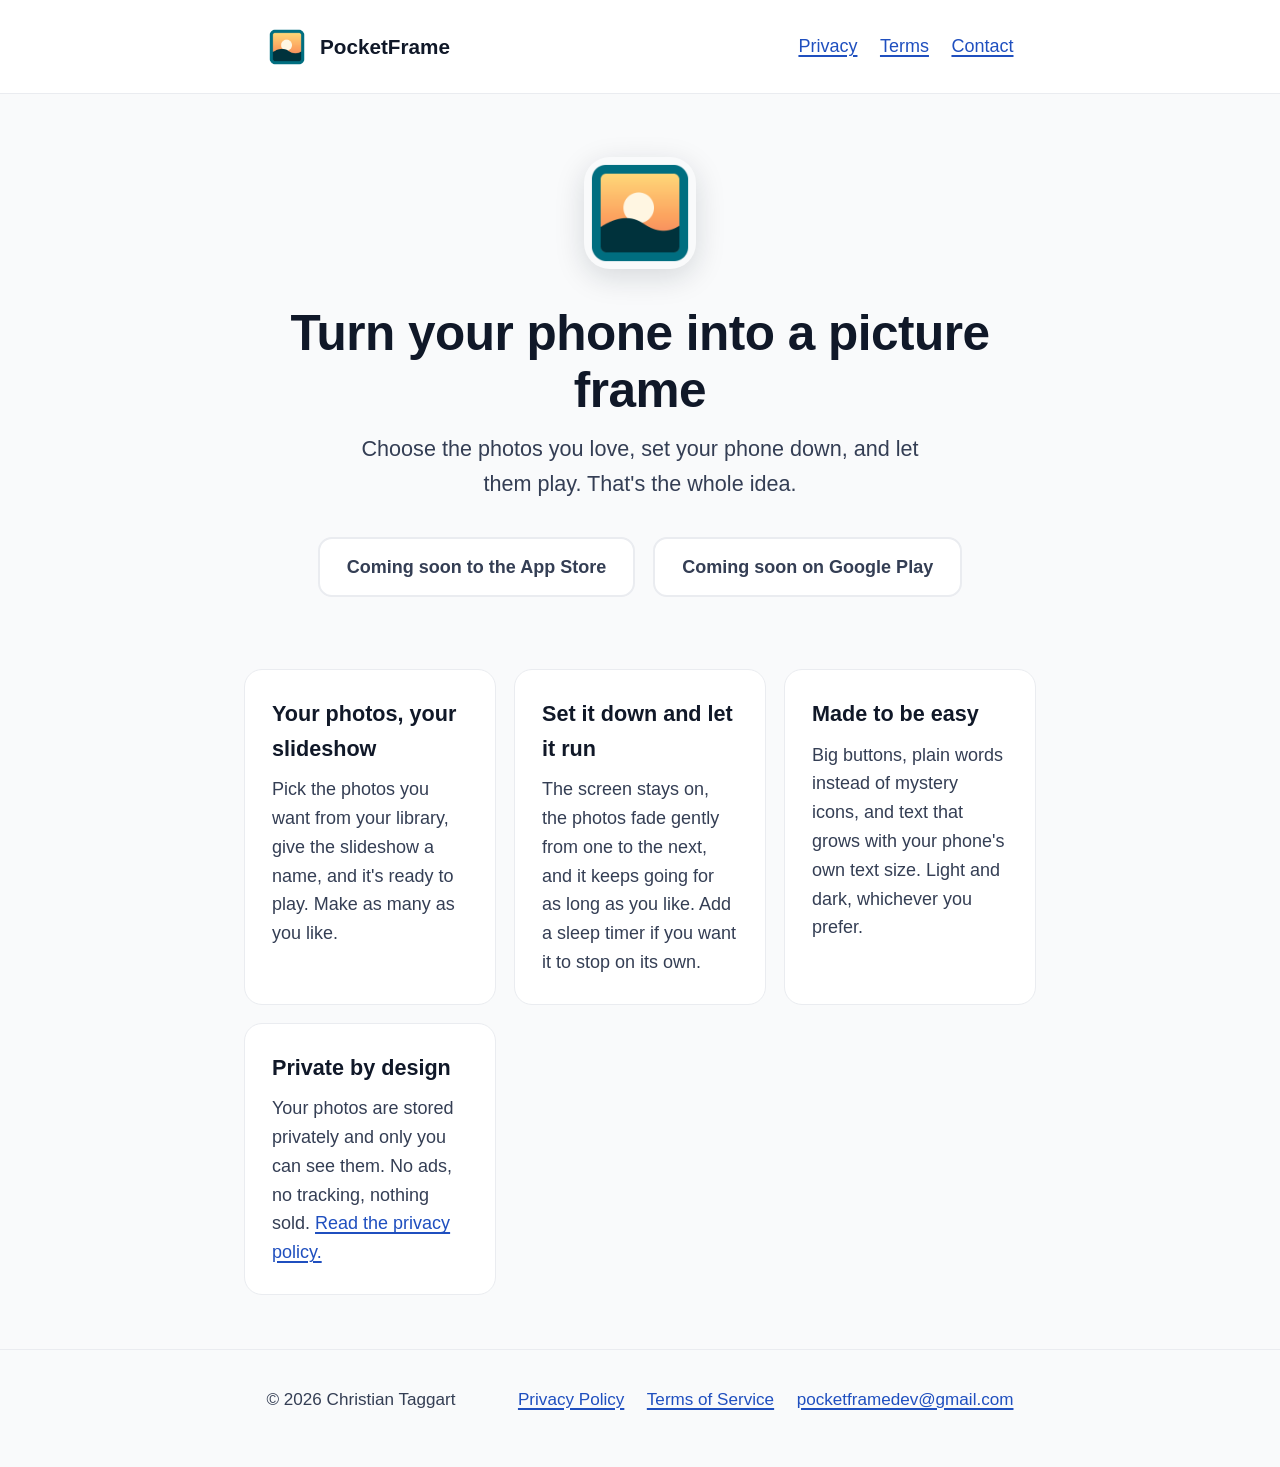
==== index.html @ 5eae4956 "Home page, privacy policy and terms of service Co-Authored-By: Claude Fable 5.1 <noreply@anthropic.c" ====
<!doctype html>
<html lang="en">
<head>
  <meta charset="utf-8">
  <meta name="viewport" content="width=device-width, initial-scale=1">
  <title>PocketFrame — turn your phone into a picture frame</title>
  <meta name="description" content="PocketFrame turns your phone into a digital picture frame. Choose your photos, set the phone down, and let them play.">
  <link rel="icon" href="assets/logo-light.png">
  <link rel="stylesheet" href="style.css">
</head>
<body>

<header class="site-header">
  <div class="wrap">
    <a class="brand" href="./"><img src="assets/logo-light.png" alt="" width="40" height="40">PocketFrame</a>
    <nav class="site-nav" aria-label="Site">
      <a href="privacy.html">Privacy</a>
      <a href="terms.html">Terms</a>
      <a href="mailto:pocketframedev@gmail.com">Contact</a>
    </nav>
  </div>
</header>

<main>
  <section class="hero wrap">
    <img src="assets/logo-light.png" alt="PocketFrame app icon" width="112" height="112">
    <h1>Turn your phone into a picture frame</h1>
    <p class="lede">Choose the photos you love, set your phone down, and let them play. That's the whole idea.</p>

    <div class="stores" aria-label="Where to get PocketFrame">
      <!-- Replace these two with real links once the store listings exist:
           App Store:   <a class="store" href="https://apps.apple.com/app/idXXXXXXXXX">Download on the App Store</a>
           Google Play: <a class="store" href="https://play.google.com/store/apps/details?id=com.pocketframe.app">Get it on Google Play</a> -->
      <span class="store soon">Coming soon to the App Store</span>
      <span class="store soon">Coming soon on Google Play</span>
    </div>
  </section>

  <section class="wrap features" aria-label="What PocketFrame does">
    <div class="feature">
      <h2>Your photos, your slideshow</h2>
      <p>Pick the photos you want from your library, give the slideshow a name, and it's ready to play. Make as many as you like.</p>
    </div>
    <div class="feature">
      <h2>Set it down and let it run</h2>
      <p>The screen stays on, the photos fade gently from one to the next, and it keeps going for as long as you like. Add a sleep timer if you want it to stop on its own.</p>
    </div>
    <div class="feature">
      <h2>Made to be easy</h2>
      <p>Big buttons, plain words instead of mystery icons, and text that grows with your phone's own text size. Light and dark, whichever you prefer.</p>
    </div>
    <div class="feature">
      <h2>Private by design</h2>
      <p>Your photos are stored privately and only you can see them. No ads, no tracking, nothing sold. <a href="privacy.html">Read the privacy policy.</a></p>
    </div>
  </section>
</main>

<footer class="site-footer">
  <div class="wrap">
    <span>© 2026 Christian Taggart</span>
    <nav aria-label="Legal">
      <a href="privacy.html">Privacy Policy</a>
      <a href="terms.html">Terms of Service</a>
      <a href="mailto:pocketframedev@gmail.com">pocketframedev@gmail.com</a>
    </nav>
  </div>
</footer>

</body>
</html>
---- style.css ----
/* PocketFrame website.
   Colours follow the app's own palette (src/theme/tokens.ts in the app repo) so the
   site and the app read as one thing. Sizes are deliberately generous: the app's
   audience skews elderly, and the site should be readable by the same people. */

:root {
  color-scheme: light dark;
  --bg: #f9fafb;
  --card: #ffffff;
  --text: #101828;
  --text-secondary: #343e54;
  --border: #eaecf0;
  --brand: #2b64e2;
  --brand-fg: #ffffff;
  --link: #1f4fbf;
}

@media (prefers-color-scheme: dark) {
  :root {
    --bg: #151515;
    --card: #1f1f1f;
    --text: #f2f4f7;
    --text-secondary: #c8cdd6;
    --border: #3a3a3a;
    --brand: #4f83f1;
    --brand-fg: #ffffff;
    --link: #8fb3ff;
  }
}

* { box-sizing: border-box; }

html { font-size: 112.5%; } /* 18px base: comfortable for older eyes, still normal on a phone */

body {
  margin: 0;
  background: var(--bg);
  color: var(--text);
  font-family: -apple-system, BlinkMacSystemFont, "Segoe UI", Roboto, "Helvetica Neue", Arial, sans-serif;
  line-height: 1.6;
}

a { color: var(--link); text-decoration-thickness: 2px; text-underline-offset: 3px; }
a:focus-visible, button:focus-visible { outline: 3px solid var(--brand); outline-offset: 3px; }

.wrap { max-width: 44rem; margin: 0 auto; padding: 0 1.25rem; }

/* Header */
.site-header { padding: 1.25rem 0; border-bottom: 1px solid var(--border); background: var(--card); }
.site-header .wrap { display: flex; align-items: center; justify-content: space-between; gap: 1rem; flex-wrap: wrap; }
.brand { display: inline-flex; align-items: center; gap: 0.75rem; font-weight: 700; font-size: 1.15rem; color: var(--text); text-decoration: none; }
.brand img { width: 40px; height: 40px; border-radius: 10px; }
.site-nav { display: flex; gap: 1.25rem; flex-wrap: wrap; }
.site-nav a { min-height: 48px; display: inline-flex; align-items: center; }

/* Hero */
.hero { padding: 3.5rem 0 2.5rem; text-align: center; }
.hero img { width: 112px; height: 112px; border-radius: 26px; box-shadow: 0 8px 30px rgba(16, 24, 40, 0.15); }
.hero h1 { font-size: clamp(2rem, 6vw, 2.75rem); line-height: 1.15; margin: 1.5rem 0 0.75rem; letter-spacing: -0.01em; }
.hero p.lede { font-size: 1.2rem; color: var(--text-secondary); max-width: 32rem; margin: 0 auto; }

/* Store badges — text rather than image badges until the store listings exist */
.stores { display: flex; gap: 1rem; justify-content: center; flex-wrap: wrap; margin: 2rem 0 0; }
.store {
  display: inline-flex; align-items: center; justify-content: center;
  min-height: 56px; padding: 0.75rem 1.5rem; border-radius: 14px;
  background: var(--brand); color: var(--brand-fg); font-weight: 600; text-decoration: none;
}
.store.soon { background: var(--card); color: var(--text-secondary); border: 2px solid var(--border); cursor: default; }

/* Feature cards */
.features { display: grid; gap: 1rem; grid-template-columns: repeat(auto-fit, minmax(14rem, 1fr)); padding: 1.5rem 0 3rem; }
.feature { background: var(--card); border: 1px solid var(--border); border-radius: 18px; padding: 1.5rem; }
.feature h2 { font-size: 1.2rem; margin: 0 0 0.5rem; }
.feature p { margin: 0; color: var(--text-secondary); }

/* Legal pages */
.doc { padding: 2.5rem 0 4rem; }
.doc h1 { font-size: clamp(1.75rem, 5vw, 2.25rem); line-height: 1.2; margin: 0 0 0.25rem; }
.doc .meta { color: var(--text-secondary); margin: 0 0 2rem; }
.doc h2 { font-size: 1.35rem; margin: 2.25rem 0 0.5rem; }
.doc h3 { font-size: 1.1rem; margin: 1.5rem 0 0.25rem; }
.doc p, .doc li { max-width: 40rem; }
.doc ul { padding-left: 1.25rem; }
.doc li { margin: 0.35rem 0; }
.summary { background: var(--card); border: 1px solid var(--border); border-left: 6px solid var(--brand); border-radius: 14px; padding: 1.25rem 1.5rem; margin: 0 0 2rem; }
.summary h2 { margin-top: 0; }

/* Footer */
.site-footer { border-top: 1px solid var(--border); padding: 2rem 0 3rem; color: var(--text-secondary); font-size: 0.95rem; }
.site-footer .wrap { display: flex; justify-content: space-between; gap: 1rem; flex-wrap: wrap; }
.site-footer nav { display: flex; gap: 1.25rem; flex-wrap: wrap; }
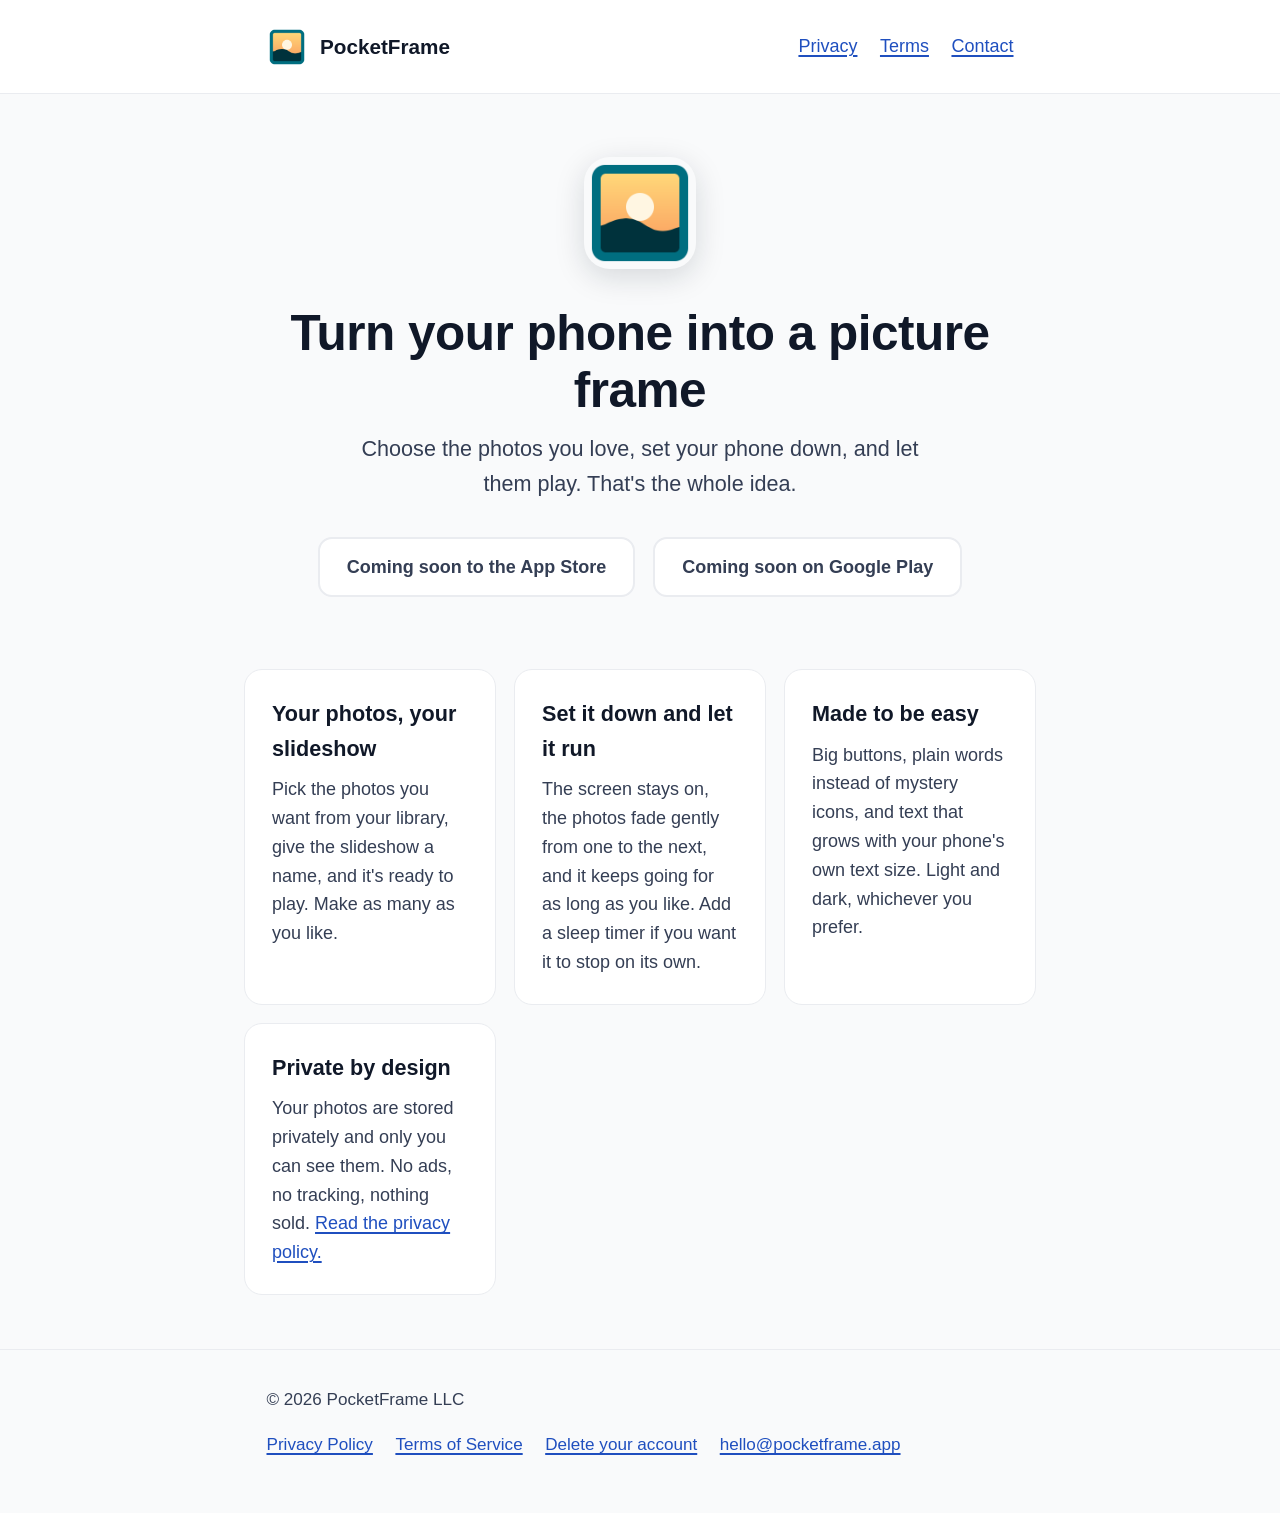
==== commit 2e448ba1: "PocketFrame LLC as the owner; a page for deleting an account The privacy policy and terms named Chri" ====
--- a/index.html
+++ b/index.html
@@ -16,7 +16,7 @@
     <nav class="site-nav" aria-label="Site">
       <a href="privacy.html">Privacy</a>
       <a href="terms.html">Terms</a>
-      <a href="mailto:pocketframedev@gmail.com">Contact</a>
+      <a href="mailto:hello@pocketframe.app">Contact</a>
     </nav>
   </div>
 </header>
@@ -58,11 +58,12 @@
 
 <footer class="site-footer">
   <div class="wrap">
-    <span>© 2026 Christian Taggart</span>
+    <span>© 2026 PocketFrame LLC</span>
     <nav aria-label="Legal">
       <a href="privacy.html">Privacy Policy</a>
       <a href="terms.html">Terms of Service</a>
-      <a href="mailto:pocketframedev@gmail.com">pocketframedev@gmail.com</a>
+      <a href="delete-account.html">Delete your account</a>
+      <a href="mailto:hello@pocketframe.app">hello@pocketframe.app</a>
     </nav>
   </div>
 </footer>
